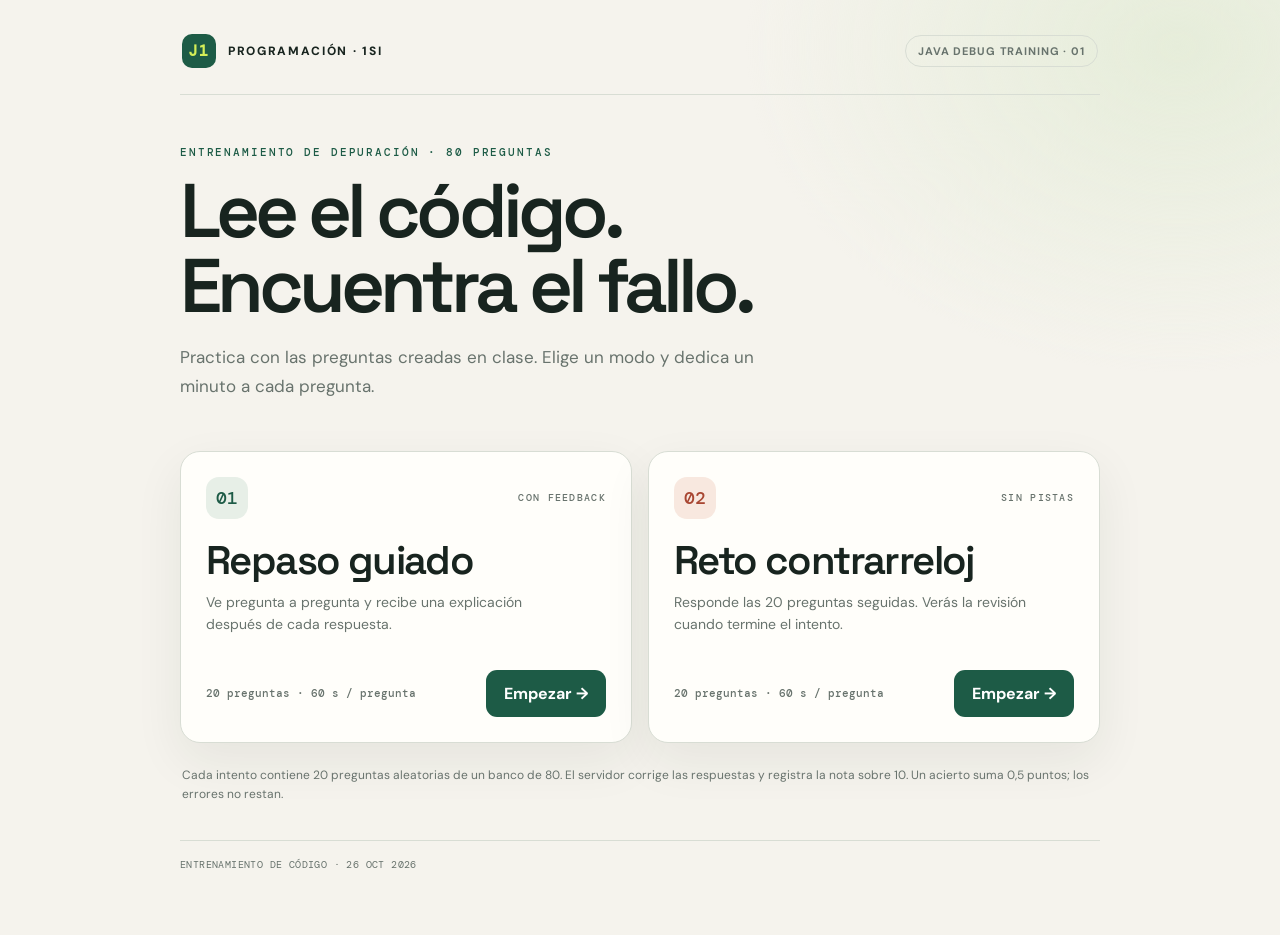
==== index.html @ 20f1dce1 "Build Java debugging quiz for 1SI" ====
<!doctype html>
<html lang="es">
<head>
  <meta charset="utf-8">
  <meta name="viewport" content="width=device-width, initial-scale=1">
  <meta name="theme-color" content="#f5f3ed">
  <meta name="description" content="Entrenamiento de depuración Java: test y challenge para Programación 1SI.">
  <title>Entrenamiento · Java 1SI</title>
  <link rel="stylesheet" href="styles.css?v=1">
</head>
<body>
  <main id="app" aria-live="polite"><p class="loading">Preparando el entrenamiento…</p></main>
  <noscript>Activa JavaScript para completar el cuestionario.</noscript>
  <script src="app.js?v=1" type="module"></script>
</body>
</html>
---- styles.css ----
@import url('https://fonts.googleapis.com/css2?family=DM+Mono:wght@400;500&family=DM+Sans:wght@400;500;600;700;800&family=Space+Grotesk:wght@500;600;700&display=swap');
:root{color-scheme:light;--paper:#f5f3ed;--ink:#18241f;--muted:#68736d;--line:#d8ddd4;--green:#1d5b46;--lime:#d4ee58;--coral:#e56a50;--white:#fffefa;--shadow:0 18px 50px #17261d12;font-family:'DM Sans',sans-serif;color:var(--ink);background:var(--paper)}*{box-sizing:border-box}body{margin:0;min-height:100vh;background:radial-gradient(ellipse at 92% 5%,#e6edda 0,transparent 27rem),var(--paper)}button,input{font:inherit}button{cursor:pointer}.shell{width:min(920px,100% - 36px);margin:0 auto;padding:34px 0 64px}.mast{display:flex;justify-content:space-between;align-items:center;padding:0 2px 26px;border-bottom:1px solid var(--line)}.brand{display:flex;align-items:center;gap:12px;font-size:12px;font-weight:800;letter-spacing:.14em}.brand-mark{display:grid;place-items:center;width:34px;height:34px;background:var(--green);color:var(--lime);border-radius:10px;font:700 15px 'DM Mono',monospace}.pill,.tag{border:1px solid var(--line);border-radius:999px;padding:8px 12px;font-size:11px;font-weight:700;letter-spacing:.08em;color:var(--muted)}.hero{padding:50px 0 34px;max-width:730px}.eyebrow{font:500 11px 'DM Mono',monospace;text-transform:uppercase;letter-spacing:.17em;color:var(--green)}h1,h2,h3,p{margin-top:0}h1{font:600 clamp(42px,8vw,76px)/.99 'Space Grotesk',sans-serif;letter-spacing:-.065em;margin:14px 0 20px;max-width:760px}h2{font:600 clamp(26px,4vw,40px)/1.12 'Space Grotesk',sans-serif;letter-spacing:-.04em}.lead{color:var(--muted);font-size:17px;line-height:1.65;max-width:630px}.mode-grid{display:grid;grid-template-columns:1fr 1fr;gap:16px}.mode-card,.panel,.question-card{background:var(--white);border:1px solid var(--line);border-radius:20px;box-shadow:var(--shadow)}.mode-card{padding:25px;display:flex;flex-direction:column;min-height:245px}.mode-top{display:flex;justify-content:space-between;align-items:center}.mode-icon{width:42px;height:42px;display:grid;place-items:center;background:#e7efe7;color:var(--green);border-radius:13px;font:500 18px 'DM Mono',monospace}.mode-card.challenge .mode-icon{background:#f8e8df;color:#a84632}.mode-label{font:500 10px 'DM Mono',monospace;letter-spacing:.13em;color:var(--muted)}.mode-card h2{margin:20px 0 9px}.mode-card p{color:var(--muted);font-size:14px;line-height:1.55;max-width:360px}.mode-foot{margin-top:auto;display:flex;align-items:center;justify-content:space-between;padding-top:20px}.mode-meta{font:500 11px 'DM Mono',monospace;color:var(--muted)}.btn{border:0;border-radius:11px;background:var(--green);color:white;padding:13px 18px;font-weight:700;transition:transform .16s,background .16s}.btn:hover{transform:translateY(-1px);background:#174a39}.btn:focus-visible,.option:focus-visible,input:focus-visible{outline:3px solid #9ebd39;outline-offset:3px}.btn:disabled{opacity:.5;cursor:not-allowed;transform:none}.footnote{padding:23px 2px 0;color:var(--muted);font-size:12px;line-height:1.6}.identity-form{max-width:640px;padding:28px}.identity-form label{display:block;font-size:13px;font-weight:700;margin-bottom:9px}.identity-form input{width:100%;border:1px solid var(--line);border-radius:10px;padding:13px 14px;background:#fff;font-size:16px}.identity-form .help{font-size:12px;color:var(--muted);line-height:1.55;margin:9px 0 20px}.quiz-head{display:flex;justify-content:space-between;align-items:center;gap:14px;padding:18px 0;border-bottom:1px solid var(--line)}.quiz-ident{font-size:12px;color:var(--muted)}.quiz-ident strong{color:var(--ink)}.progress-wrap{height:5px;background:#dce1d8;border-radius:8px;margin:22px 0 28px;overflow:hidden}.progress{height:100%;background:var(--green);border-radius:8px;transition:width .25s}.progress.challenge-progress{background:var(--coral)}.quiz-meta{display:flex;justify-content:space-between;align-items:center;gap:16px;margin-bottom:14px}.meta-left{font:500 11px 'DM Mono',monospace;color:var(--muted);letter-spacing:.05em}.topic{color:var(--green);font-weight:600}.timer{font:500 22px 'DM Mono',monospace;min-width:78px;text-align:center;padding:9px 11px;border-radius:12px;background:#e8eee5;color:var(--green);font-variant-numeric:tabular-nums}.timer.warn{color:#a84632;background:#fae6dc;animation:pulse 1s infinite}.challenge .timer{background:#fae9e1;color:#a84632}.challenge .timer.warn{background:#a84632;color:white}@keyframes pulse{50%{opacity:.6}}.question-card{padding:clamp(20px,5vw,38px)}.prompt{font:600 clamp(23px,4vw,34px)/1.22 'Space Grotesk',sans-serif;letter-spacing:-.035em;margin:10px 0 22px}.code{background:#17231f;color:#e9f2de;border-radius:12px;padding:18px;overflow:auto;font:13px/1.65 'DM Mono',monospace;white-space:pre-wrap;overflow-wrap:anywhere;margin:0 0 23px}.options{display:grid;gap:10px}.option{display:grid;grid-template-columns:36px 1fr;gap:12px;text-align:left;align-items:start;padding:13px;border:1px solid var(--line);border-radius:12px;background:#fffefa;color:var(--ink);line-height:1.5;transition:border .15s,background .15s}.option:hover:not(:disabled){border-color:#98aa9d;background:#f6f8f0}.option:disabled{cursor:default}.option-key{display:grid;place-items:center;width:29px;height:29px;background:#edf0e9;border-radius:8px;font:500 12px 'DM Mono',monospace;color:var(--green)}.option.selected{border-color:var(--green);background:#edf5eb}.option.correct{border-color:#3e805b;background:#eef6ec}.option.wrong{border-color:#d97960;background:#fcf0eb}.feedback{margin-top:16px;padding:14px 16px;border-radius:12px;background:#eef5eb;font-size:14px;line-height:1.6}.feedback.bad{background:#fbede7}.feedback strong{font-weight:800}.feedback p{margin:5px 0 0;color:#46534b}.actions{display:flex;justify-content:space-between;align-items:center;gap:12px;margin-top:18px}.small-muted{font-size:12px;color:var(--muted)}.challenge .question-card{border-top:4px solid var(--coral)}.results{padding:30px}.score-row{display:flex;align-items:baseline;gap:9px}.score{font:600 clamp(70px,14vw,112px)/1 'Space Grotesk',sans-serif;letter-spacing:-.08em;color:var(--green)}.score-unit{color:var(--muted);font:500 14px 'DM Mono',monospace}.stats{display:grid;grid-template-columns:repeat(3,1fr);border-block:1px solid var(--line);margin:24px 0}.stat{padding:18px 10px;text-align:center;border-right:1px solid var(--line);font-size:12px;color:var(--muted)}.stat:last-child{border:0}.stat strong{display:block;font:600 25px 'Space Grotesk',sans-serif;color:var(--ink);margin-bottom:4px}.results-note{padding:14px;border-radius:12px;background:#eef5eb;font-size:13px;line-height:1.55}.review{margin-top:24px}.review-item{padding:18px 0;border-bottom:1px solid var(--line)}.review-item h3{font-size:16px;line-height:1.4}.review-item p{font-size:13px;color:var(--muted);line-height:1.55;margin:7px 0}.correct-text{color:var(--green)!important;font-weight:700}.wrong-text{color:#a84632!important;font-weight:700}.notice{padding:13px 15px;border-radius:11px;background:#f7e9c9;color:#5d4b28;font-size:13px;line-height:1.5}.loading{padding:60px;color:var(--muted)}.error{color:#a23d2a}.resume-card{margin-top:16px}.hidden{display:none!important}footer{margin-top:36px;padding-top:17px;border-top:1px solid var(--line);color:var(--muted);font:10px 'DM Mono',monospace;letter-spacing:.04em}
@media(max-width:650px){.shell{width:calc(100% - 28px);padding-top:20px}.mast{padding-bottom:18px}.pill{font-size:9px;padding:7px 9px}.hero{padding:36px 0 24px}h1{font-size:48px}.lead{font-size:15px}.mode-grid{grid-template-columns:1fr}.mode-card{min-height:220px;padding:21px}.question-card{border-radius:16px}.quiz-head{align-items:flex-start}.quiz-ident{max-width:54%;line-height:1.55}.timer{font-size:20px}.options{gap:8px}.option{padding:11px;grid-template-columns:31px 1fr;gap:9px;font-size:14px}.option-key{width:27px;height:27px}.stats{margin:18px 0}.stat{padding:14px 4px;font-size:10px}.stat strong{font-size:21px}.results{padding:22px}.actions{align-items:stretch;flex-direction:column-reverse}.actions .btn{width:100%}}
@media(prefers-reduced-motion:reduce){*,*::before,*::after{scroll-behavior:auto!important;animation-duration:.01ms!important;transition-duration:.01ms!important}}
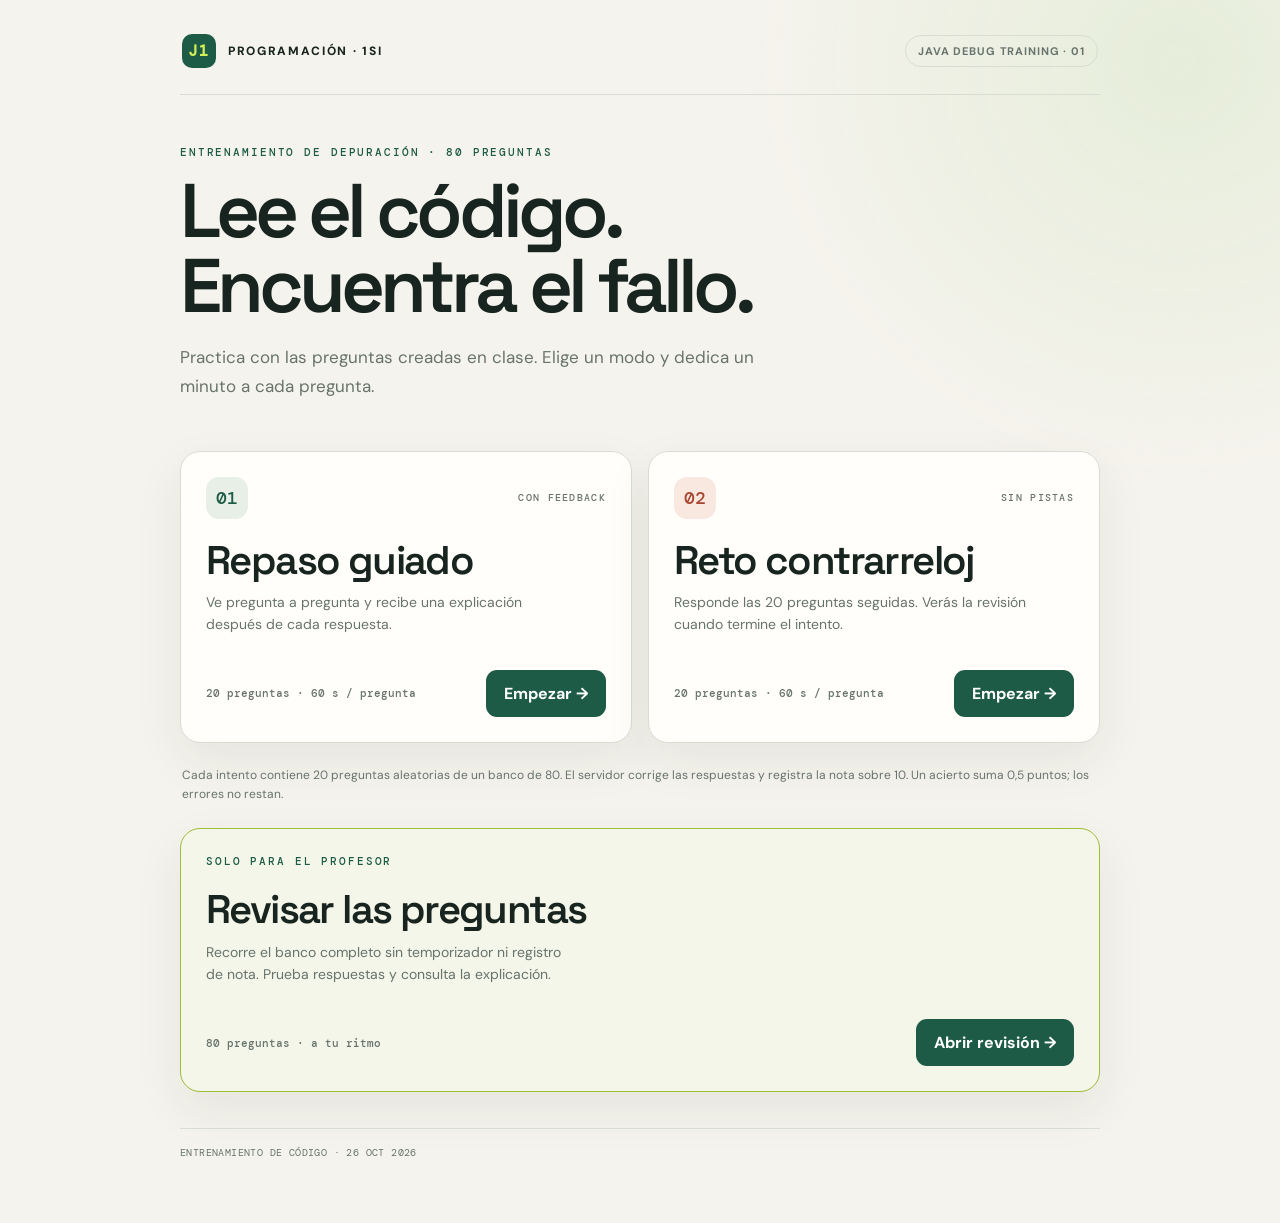
==== commit a82b7a0d: "Add teacher review mode and paced test feedback" ====
--- a/index.html
+++ b/index.html
@@ -6,11 +6,11 @@
   <meta name="theme-color" content="#f5f3ed">
   <meta name="description" content="Entrenamiento de depuración Java: test y challenge para Programación 1SI.">
   <title>Entrenamiento · Java 1SI</title>
-  <link rel="stylesheet" href="styles.css?v=1">
+  <link rel="stylesheet" href="styles.css?v=2">
 </head>
 <body>
   <main id="app" aria-live="polite"><p class="loading">Preparando el entrenamiento…</p></main>
   <noscript>Activa JavaScript para completar el cuestionario.</noscript>
-  <script src="app.js?v=1" type="module"></script>
+  <script src="app.js?v=2" type="module"></script>
 </body>
 </html>
--- a/styles.css
+++ b/styles.css
@@ -2,3 +2,6 @@
 :root{color-scheme:light;--paper:#f5f3ed;--ink:#18241f;--muted:#68736d;--line:#d8ddd4;--green:#1d5b46;--lime:#d4ee58;--coral:#e56a50;--white:#fffefa;--shadow:0 18px 50px #17261d12;font-family:'DM Sans',sans-serif;color:var(--ink);background:var(--paper)}*{box-sizing:border-box}body{margin:0;min-height:100vh;background:radial-gradient(ellipse at 92% 5%,#e6edda 0,transparent 27rem),var(--paper)}button,input{font:inherit}button{cursor:pointer}.shell{width:min(920px,100% - 36px);margin:0 auto;padding:34px 0 64px}.mast{display:flex;justify-content:space-between;align-items:center;padding:0 2px 26px;border-bottom:1px solid var(--line)}.brand{display:flex;align-items:center;gap:12px;font-size:12px;font-weight:800;letter-spacing:.14em}.brand-mark{display:grid;place-items:center;width:34px;height:34px;background:var(--green);color:var(--lime);border-radius:10px;font:700 15px 'DM Mono',monospace}.pill,.tag{border:1px solid var(--line);border-radius:999px;padding:8px 12px;font-size:11px;font-weight:700;letter-spacing:.08em;color:var(--muted)}.hero{padding:50px 0 34px;max-width:730px}.eyebrow{font:500 11px 'DM Mono',monospace;text-transform:uppercase;letter-spacing:.17em;color:var(--green)}h1,h2,h3,p{margin-top:0}h1{font:600 clamp(42px,8vw,76px)/.99 'Space Grotesk',sans-serif;letter-spacing:-.065em;margin:14px 0 20px;max-width:760px}h2{font:600 clamp(26px,4vw,40px)/1.12 'Space Grotesk',sans-serif;letter-spacing:-.04em}.lead{color:var(--muted);font-size:17px;line-height:1.65;max-width:630px}.mode-grid{display:grid;grid-template-columns:1fr 1fr;gap:16px}.mode-card,.panel,.question-card{background:var(--white);border:1px solid var(--line);border-radius:20px;box-shadow:var(--shadow)}.mode-card{padding:25px;display:flex;flex-direction:column;min-height:245px}.mode-top{display:flex;justify-content:space-between;align-items:center}.mode-icon{width:42px;height:42px;display:grid;place-items:center;background:#e7efe7;color:var(--green);border-radius:13px;font:500 18px 'DM Mono',monospace}.mode-card.challenge .mode-icon{background:#f8e8df;color:#a84632}.mode-label{font:500 10px 'DM Mono',monospace;letter-spacing:.13em;color:var(--muted)}.mode-card h2{margin:20px 0 9px}.mode-card p{color:var(--muted);font-size:14px;line-height:1.55;max-width:360px}.mode-foot{margin-top:auto;display:flex;align-items:center;justify-content:space-between;padding-top:20px}.mode-meta{font:500 11px 'DM Mono',monospace;color:var(--muted)}.btn{border:0;border-radius:11px;background:var(--green);color:white;padding:13px 18px;font-weight:700;transition:transform .16s,background .16s}.btn:hover{transform:translateY(-1px);background:#174a39}.btn:focus-visible,.option:focus-visible,input:focus-visible{outline:3px solid #9ebd39;outline-offset:3px}.btn:disabled{opacity:.5;cursor:not-allowed;transform:none}.footnote{padding:23px 2px 0;color:var(--muted);font-size:12px;line-height:1.6}.identity-form{max-width:640px;padding:28px}.identity-form label{display:block;font-size:13px;font-weight:700;margin-bottom:9px}.identity-form input{width:100%;border:1px solid var(--line);border-radius:10px;padding:13px 14px;background:#fff;font-size:16px}.identity-form .help{font-size:12px;color:var(--muted);line-height:1.55;margin:9px 0 20px}.quiz-head{display:flex;justify-content:space-between;align-items:center;gap:14px;padding:18px 0;border-bottom:1px solid var(--line)}.quiz-ident{font-size:12px;color:var(--muted)}.quiz-ident strong{color:var(--ink)}.progress-wrap{height:5px;background:#dce1d8;border-radius:8px;margin:22px 0 28px;overflow:hidden}.progress{height:100%;background:var(--green);border-radius:8px;transition:width .25s}.progress.challenge-progress{background:var(--coral)}.quiz-meta{display:flex;justify-content:space-between;align-items:center;gap:16px;margin-bottom:14px}.meta-left{font:500 11px 'DM Mono',monospace;color:var(--muted);letter-spacing:.05em}.topic{color:var(--green);font-weight:600}.timer{font:500 22px 'DM Mono',monospace;min-width:78px;text-align:center;padding:9px 11px;border-radius:12px;background:#e8eee5;color:var(--green);font-variant-numeric:tabular-nums}.timer.warn{color:#a84632;background:#fae6dc;animation:pulse 1s infinite}.challenge .timer{background:#fae9e1;color:#a84632}.challenge .timer.warn{background:#a84632;color:white}@keyframes pulse{50%{opacity:.6}}.question-card{padding:clamp(20px,5vw,38px)}.prompt{font:600 clamp(23px,4vw,34px)/1.22 'Space Grotesk',sans-serif;letter-spacing:-.035em;margin:10px 0 22px}.code{background:#17231f;color:#e9f2de;border-radius:12px;padding:18px;overflow:auto;font:13px/1.65 'DM Mono',monospace;white-space:pre-wrap;overflow-wrap:anywhere;margin:0 0 23px}.options{display:grid;gap:10px}.option{display:grid;grid-template-columns:36px 1fr;gap:12px;text-align:left;align-items:start;padding:13px;border:1px solid var(--line);border-radius:12px;background:#fffefa;color:var(--ink);line-height:1.5;transition:border .15s,background .15s}.option:hover:not(:disabled){border-color:#98aa9d;background:#f6f8f0}.option:disabled{cursor:default}.option-key{display:grid;place-items:center;width:29px;height:29px;background:#edf0e9;border-radius:8px;font:500 12px 'DM Mono',monospace;color:var(--green)}.option.selected{border-color:var(--green);background:#edf5eb}.option.correct{border-color:#3e805b;background:#eef6ec}.option.wrong{border-color:#d97960;background:#fcf0eb}.feedback{margin-top:16px;padding:14px 16px;border-radius:12px;background:#eef5eb;font-size:14px;line-height:1.6}.feedback.bad{background:#fbede7}.feedback strong{font-weight:800}.feedback p{margin:5px 0 0;color:#46534b}.actions{display:flex;justify-content:space-between;align-items:center;gap:12px;margin-top:18px}.small-muted{font-size:12px;color:var(--muted)}.challenge .question-card{border-top:4px solid var(--coral)}.results{padding:30px}.score-row{display:flex;align-items:baseline;gap:9px}.score{font:600 clamp(70px,14vw,112px)/1 'Space Grotesk',sans-serif;letter-spacing:-.08em;color:var(--green)}.score-unit{color:var(--muted);font:500 14px 'DM Mono',monospace}.stats{display:grid;grid-template-columns:repeat(3,1fr);border-block:1px solid var(--line);margin:24px 0}.stat{padding:18px 10px;text-align:center;border-right:1px solid var(--line);font-size:12px;color:var(--muted)}.stat:last-child{border:0}.stat strong{display:block;font:600 25px 'Space Grotesk',sans-serif;color:var(--ink);margin-bottom:4px}.results-note{padding:14px;border-radius:12px;background:#eef5eb;font-size:13px;line-height:1.55}.review{margin-top:24px}.review-item{padding:18px 0;border-bottom:1px solid var(--line)}.review-item h3{font-size:16px;line-height:1.4}.review-item p{font-size:13px;color:var(--muted);line-height:1.55;margin:7px 0}.correct-text{color:var(--green)!important;font-weight:700}.wrong-text{color:#a84632!important;font-weight:700}.notice{padding:13px 15px;border-radius:11px;background:#f7e9c9;color:#5d4b28;font-size:13px;line-height:1.5}.loading{padding:60px;color:var(--muted)}.error{color:#a23d2a}.resume-card{margin-top:16px}.hidden{display:none!important}footer{margin-top:36px;padding-top:17px;border-top:1px solid var(--line);color:var(--muted);font:10px 'DM Mono',monospace;letter-spacing:.04em}
 @media(max-width:650px){.shell{width:calc(100% - 28px);padding-top:20px}.mast{padding-bottom:18px}.pill{font-size:9px;padding:7px 9px}.hero{padding:36px 0 24px}h1{font-size:48px}.lead{font-size:15px}.mode-grid{grid-template-columns:1fr}.mode-card{min-height:220px;padding:21px}.question-card{border-radius:16px}.quiz-head{align-items:flex-start}.quiz-ident{max-width:54%;line-height:1.55}.timer{font-size:20px}.options{gap:8px}.option{padding:11px;grid-template-columns:31px 1fr;gap:9px;font-size:14px}.option-key{width:27px;height:27px}.stats{margin:18px 0}.stat{padding:14px 4px;font-size:10px}.stat strong{font-size:21px}.results{padding:22px}.actions{align-items:stretch;flex-direction:column-reverse}.actions .btn{width:100%}}
 @media(prefers-reduced-motion:reduce){*,*::before,*::after{scroll-behavior:auto!important;animation-duration:.01ms!important;transition-duration:.01ms!important}}
+.teacher-card{margin-top:24px;border-color:#9ebd39;background:#f3f6e8}
+.btn.secondary{background:#e8eee5;color:var(--green)}
+.btn.secondary:hover{background:#dbe8d5}
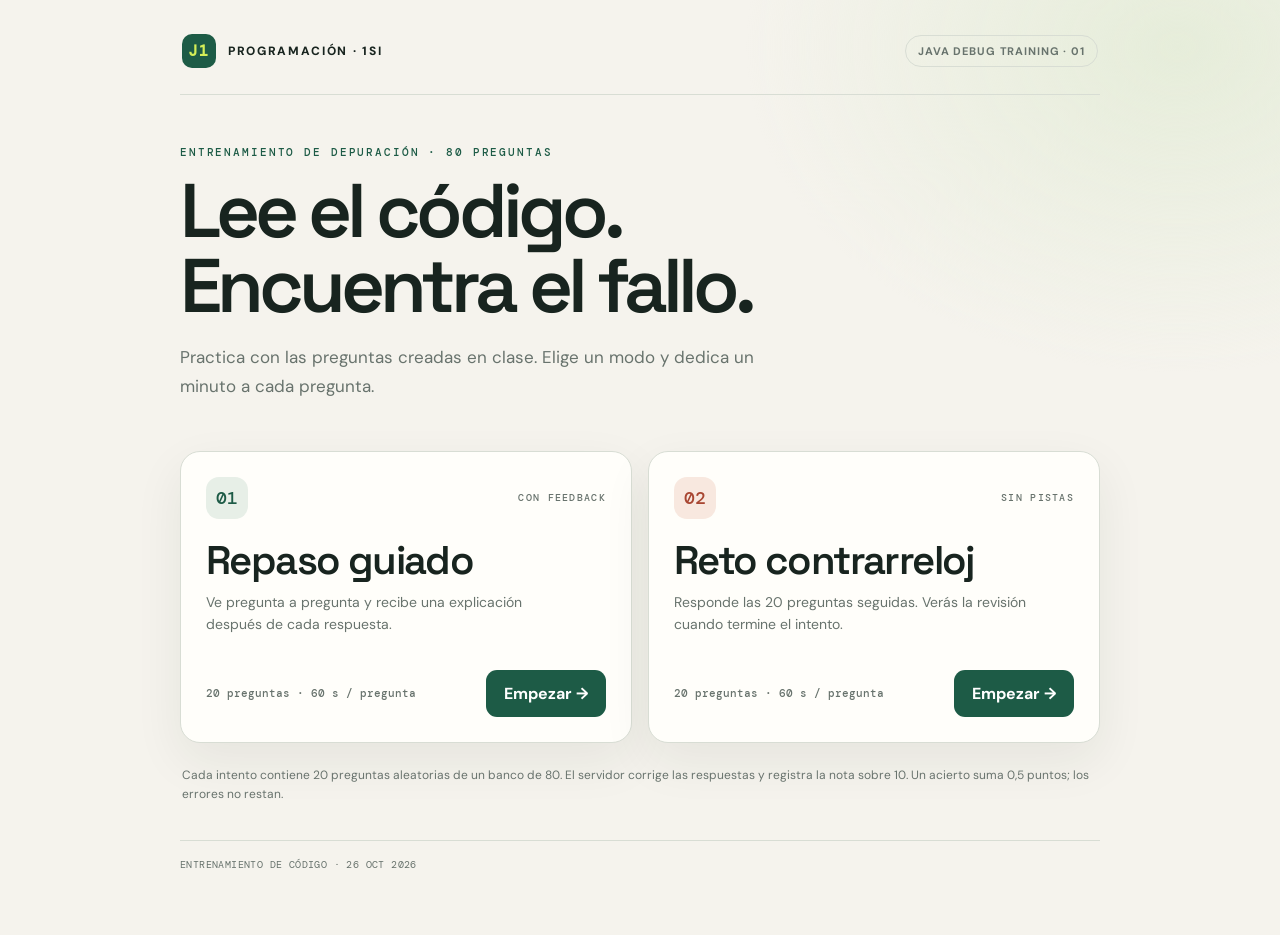
==== commit 6da93c42: "Separate teacher review into its own route" ====
--- a/index.html
+++ b/index.html
@@ -6,11 +6,11 @@
   <meta name="theme-color" content="#f5f3ed">
   <meta name="description" content="Entrenamiento de depuración Java: test y challenge para Programación 1SI.">
   <title>Entrenamiento · Java 1SI</title>
-  <link rel="stylesheet" href="styles.css?v=2">
+  <link rel="stylesheet" href="styles.css?v=3">
 </head>
 <body>
   <main id="app" aria-live="polite"><p class="loading">Preparando el entrenamiento…</p></main>
   <noscript>Activa JavaScript para completar el cuestionario.</noscript>
-  <script src="app.js?v=2" type="module"></script>
+  <script src="app.js?v=3" type="module"></script>
 </body>
 </html>
